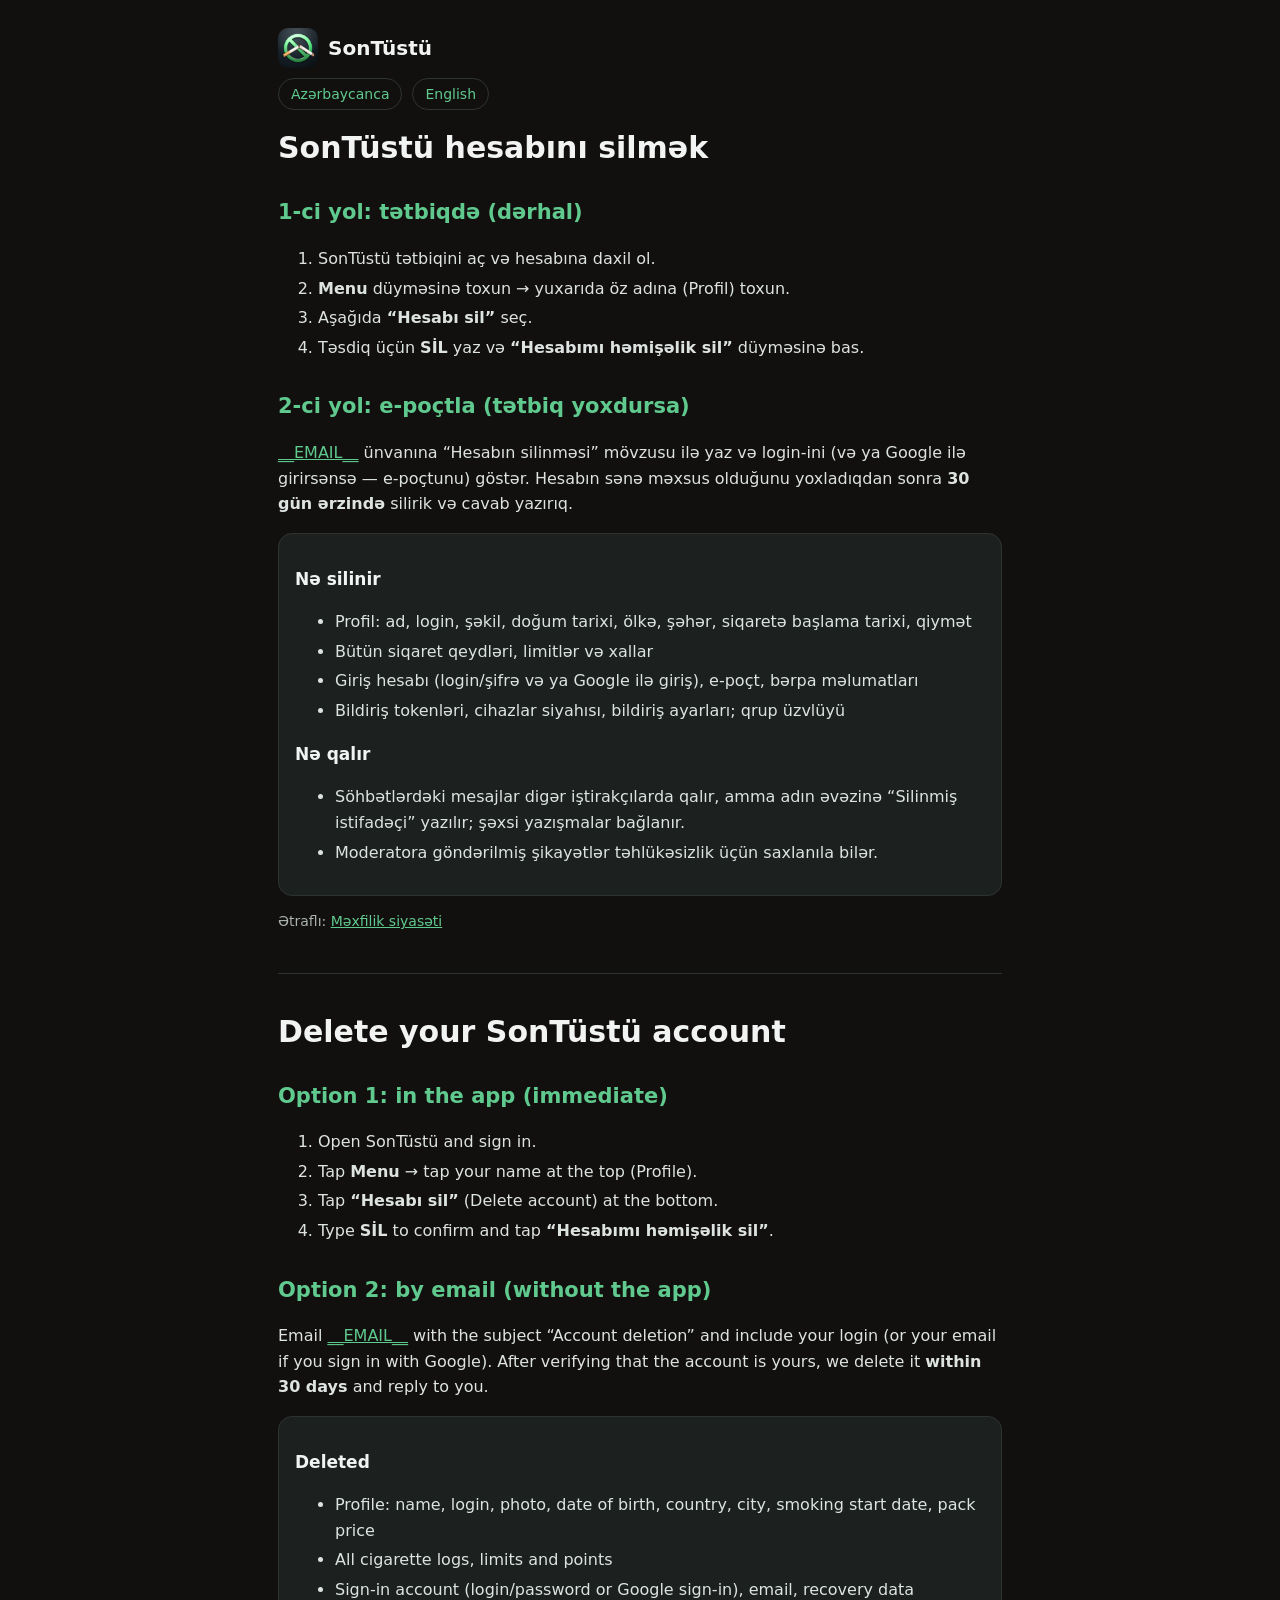
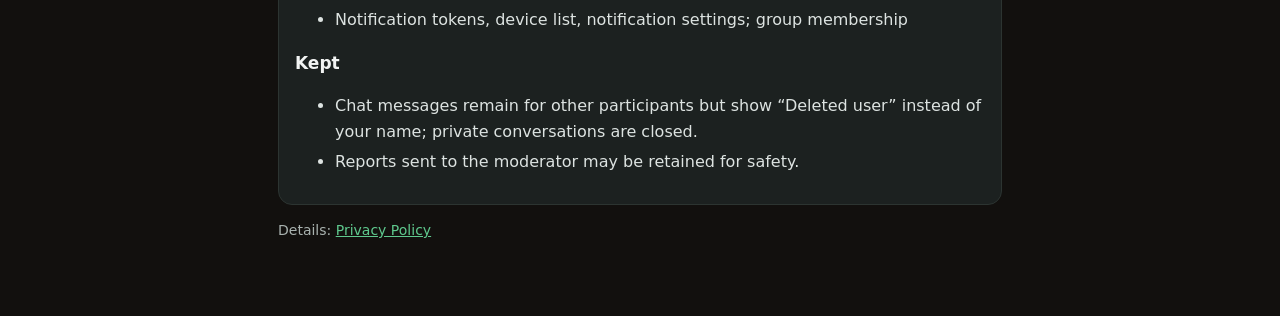
==== delete.html @ 15ef84f9 "Məxfilik siyasəti və hesabın silinməsi səhifələri" ====
<!doctype html><html lang="az"><head><meta charset="utf-8"><meta name="viewport" content="width=device-width,initial-scale=1">
<title>SonTüstü — Hesabın silinməsi / Account deletion</title><link rel="stylesheet" href="style.css"></head><body><main>
<div class="brand"><img src="icon.png" alt="">SonTüstü</div>
<div class="lang"><a href="#az">Azərbaycanca</a><a href="#en">English</a></div>

<section id="az">
<h1>SonTüstü hesabını silmək</h1>
<h2>1-ci yol: tətbiqdə (dərhal)</h2>
<ol>
<li>SonTüstü tətbiqini aç və hesabına daxil ol.</li>
<li><b>Menu</b> düyməsinə toxun → yuxarıda öz adına (Profil) toxun.</li>
<li>Aşağıda <b>“Hesabı sil”</b> seç.</li>
<li>Təsdiq üçün <b>SİL</b> yaz və <b>“Hesabımı həmişəlik sil”</b> düyməsinə bas.</li>
</ol>
<h2>2-ci yol: e-poçtla (tətbiq yoxdursa)</h2>
<p><a href="mailto:__EMAIL__?subject=SonTustu%20hesabin%20silinmesi">__EMAIL__</a> ünvanına “Hesabın silinməsi” mövzusu ilə yaz və login-ini (və ya Google ilə girirsənsə — e-poçtunu) göstər. Hesabın sənə məxsus olduğunu yoxladıqdan sonra <b>30 gün ərzində</b> silirik və cavab yazırıq.</p>
<div class="card">
<h3>Nə silinir</h3>
<ul><li>Profil: ad, login, şəkil, doğum tarixi, ölkə, şəhər, siqaretə başlama tarixi, qiymət</li>
<li>Bütün siqaret qeydləri, limitlər və xallar</li>
<li>Giriş hesabı (login/şifrə və ya Google ilə giriş), e-poçt, bərpa məlumatları</li>
<li>Bildiriş tokenləri, cihazlar siyahısı, bildiriş ayarları; qrup üzvlüyü</li></ul>
<h3>Nə qalır</h3>
<ul><li>Söhbətlərdəki mesajlar digər iştirakçılarda qalır, amma adın əvəzinə “Silinmiş istifadəçi” yazılır; şəxsi yazışmalar bağlanır.</li>
<li>Moderatora göndərilmiş şikayətlər təhlükəsizlik üçün saxlanıla bilər.</li></ul>
</div>
<p class="muted">Ətraflı: <a href="privacy.html">Məxfilik siyasəti</a></p>
</section>

<hr>

<section id="en">
<h1>Delete your SonTüstü account</h1>
<h2>Option 1: in the app (immediate)</h2>
<ol>
<li>Open SonTüstü and sign in.</li>
<li>Tap <b>Menu</b> → tap your name at the top (Profile).</li>
<li>Tap <b>“Hesabı sil”</b> (Delete account) at the bottom.</li>
<li>Type <b>SİL</b> to confirm and tap <b>“Hesabımı həmişəlik sil”</b>.</li>
</ol>
<h2>Option 2: by email (without the app)</h2>
<p>Email <a href="mailto:__EMAIL__?subject=SonTustu%20account%20deletion">__EMAIL__</a> with the subject “Account deletion” and include your login (or your email if you sign in with Google). After verifying that the account is yours, we delete it <b>within 30 days</b> and reply to you.</p>
<div class="card">
<h3>Deleted</h3>
<ul><li>Profile: name, login, photo, date of birth, country, city, smoking start date, pack price</li>
<li>All cigarette logs, limits and points</li>
<li>Sign-in account (login/password or Google sign-in), email, recovery data</li>
<li>Notification tokens, device list, notification settings; group membership</li></ul>
<h3>Kept</h3>
<ul><li>Chat messages remain for other participants but show “Deleted user” instead of your name; private conversations are closed.</li>
<li>Reports sent to the moderator may be retained for safety.</li></ul>
</div>
<p class="muted">Details: <a href="privacy.html#en">Privacy Policy</a></p>
</section>
</main></body></html>
---- style.css ----
:root{--bg:#12100E;--card:#1C2120;--ink:#F2F4F3;--muted:#A9B2AF;--green:#5FC98E;--line:#2C3431}
*{box-sizing:border-box}
body{margin:0;background:var(--bg);color:var(--ink);font:16px/1.6 system-ui,-apple-system,"Segoe UI",Roboto,Arial,sans-serif}
main{max-width:760px;margin:0 auto;padding:28px 18px 60px}
h1{font-size:30px;line-height:1.2;margin:8px 0 4px}
h2{font-size:21px;margin:30px 0 8px;color:var(--green)}
h3{font-size:17px;margin:18px 0 6px}
p,li{color:#DDE3E1}
.muted{color:var(--muted);font-size:14px}
a{color:var(--green)}
.card{background:var(--card);border:1px solid var(--line);border-radius:14px;padding:14px 16px;margin:14px 0}
.lang{display:flex;gap:10px;margin:10px 0 20px}
.lang a{border:1px solid var(--line);border-radius:999px;padding:4px 12px;text-decoration:none;font-size:14px}
.brand{display:flex;align-items:center;gap:10px;font-weight:700;font-size:20px}
.brand img{width:40px;height:40px;border-radius:10px}
hr{border:0;border-top:1px solid var(--line);margin:40px 0}
ol li,ul li{margin:4px 0}
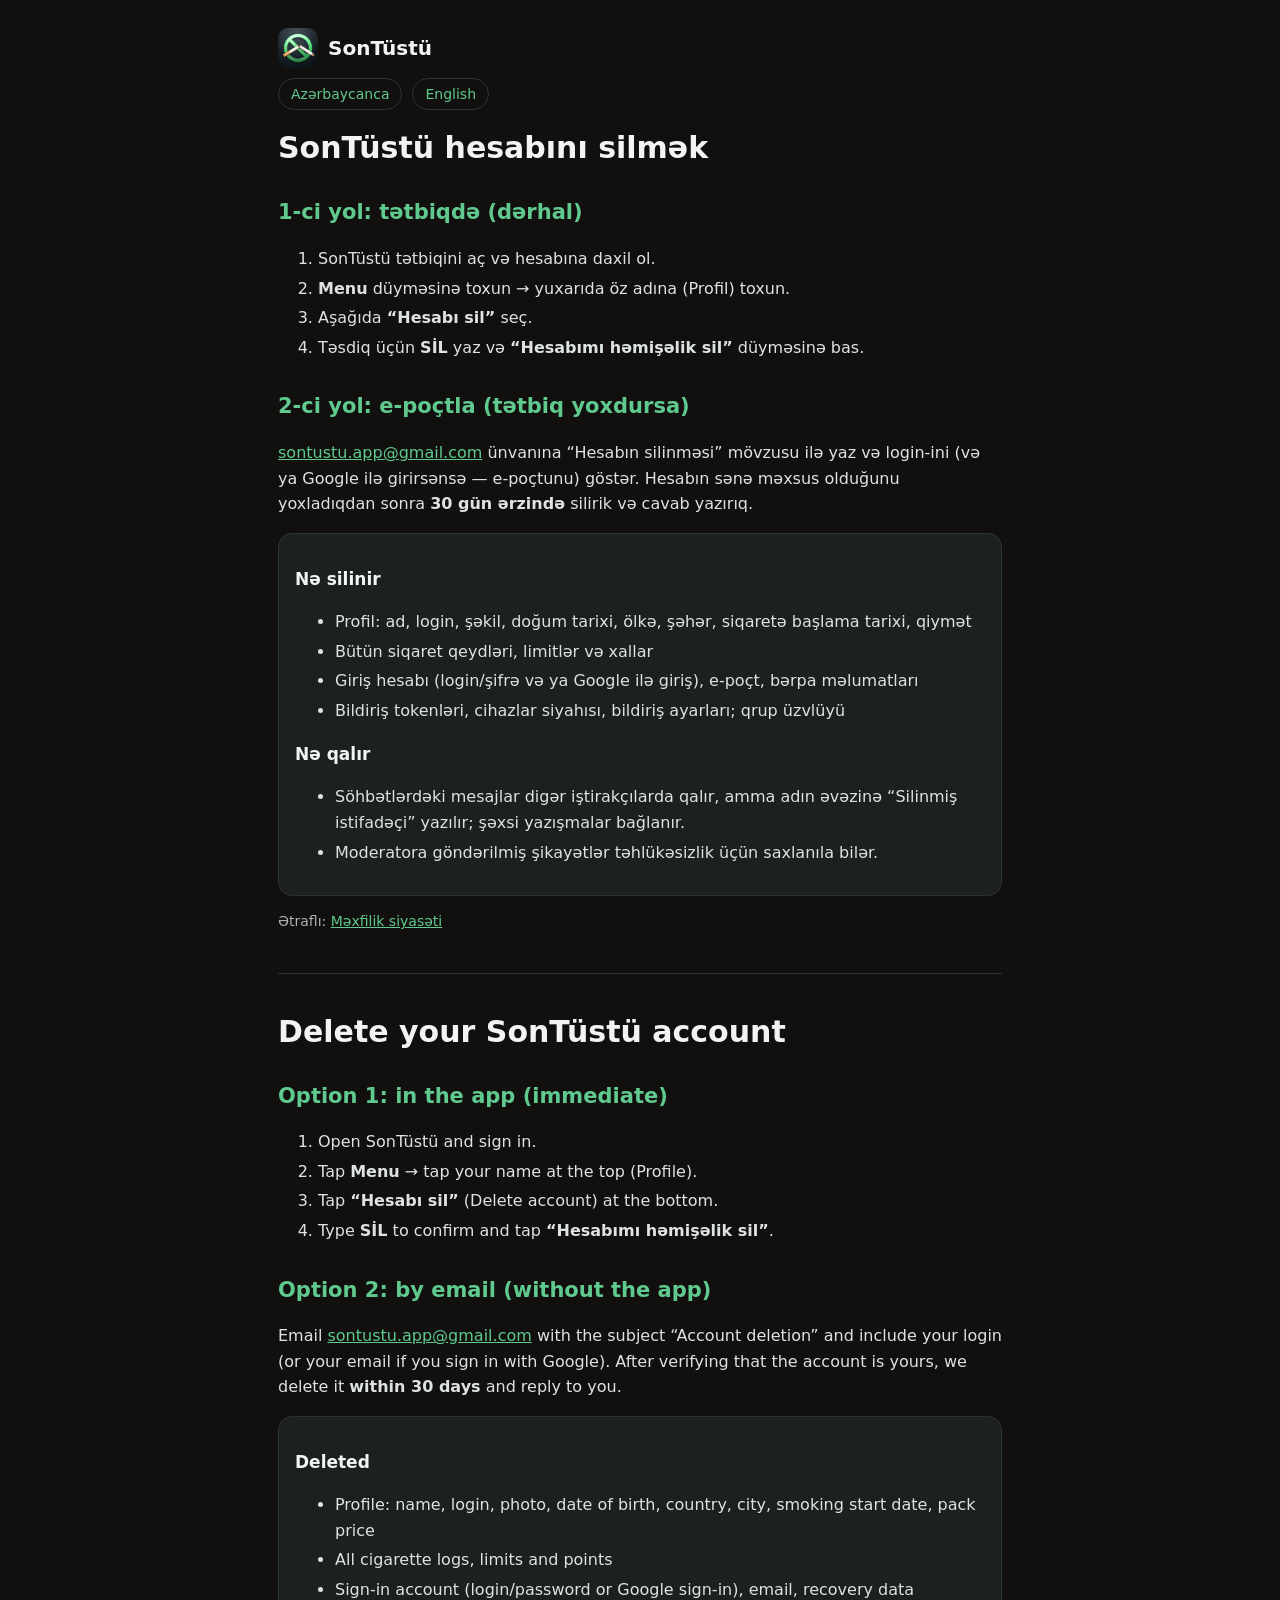
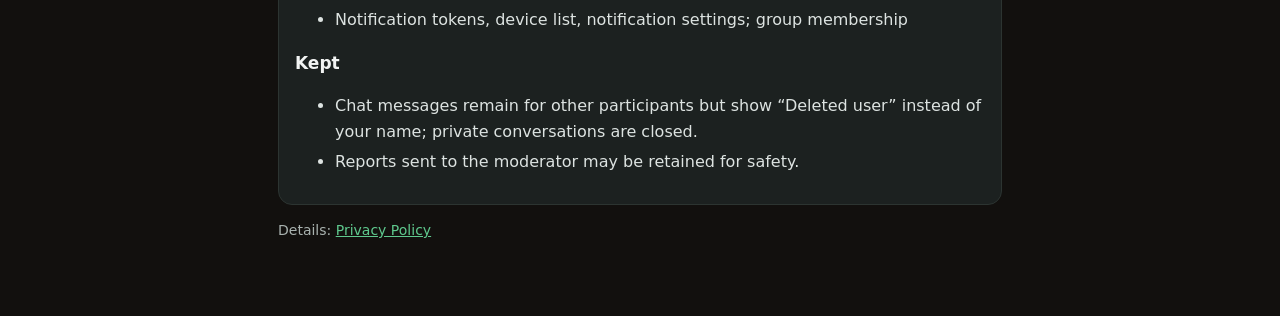
==== commit 35cff218: "Əlaqə e-poçtu: sontustu.app@gmail.com" ====
--- a/delete.html
+++ b/delete.html
@@ -13,7 +13,7 @@
 <li>Təsdiq üçün <b>SİL</b> yaz və <b>“Hesabımı həmişəlik sil”</b> düyməsinə bas.</li>
 </ol>
 <h2>2-ci yol: e-poçtla (tətbiq yoxdursa)</h2>
-<p><a href="mailto:__EMAIL__?subject=SonTustu%20hesabin%20silinmesi">__EMAIL__</a> ünvanına “Hesabın silinməsi” mövzusu ilə yaz və login-ini (və ya Google ilə girirsənsə — e-poçtunu) göstər. Hesabın sənə məxsus olduğunu yoxladıqdan sonra <b>30 gün ərzində</b> silirik və cavab yazırıq.</p>
+<p><a href="mailto:sontustu.app@gmail.com?subject=SonTustu%20hesabin%20silinmesi">sontustu.app@gmail.com</a> ünvanına “Hesabın silinməsi” mövzusu ilə yaz və login-ini (və ya Google ilə girirsənsə — e-poçtunu) göstər. Hesabın sənə məxsus olduğunu yoxladıqdan sonra <b>30 gün ərzində</b> silirik və cavab yazırıq.</p>
 <div class="card">
 <h3>Nə silinir</h3>
 <ul><li>Profil: ad, login, şəkil, doğum tarixi, ölkə, şəhər, siqaretə başlama tarixi, qiymət</li>
@@ -39,7 +39,7 @@
 <li>Type <b>SİL</b> to confirm and tap <b>“Hesabımı həmişəlik sil”</b>.</li>
 </ol>
 <h2>Option 2: by email (without the app)</h2>
-<p>Email <a href="mailto:__EMAIL__?subject=SonTustu%20account%20deletion">__EMAIL__</a> with the subject “Account deletion” and include your login (or your email if you sign in with Google). After verifying that the account is yours, we delete it <b>within 30 days</b> and reply to you.</p>
+<p>Email <a href="mailto:sontustu.app@gmail.com?subject=SonTustu%20account%20deletion">sontustu.app@gmail.com</a> with the subject “Account deletion” and include your login (or your email if you sign in with Google). After verifying that the account is yours, we delete it <b>within 30 days</b> and reply to you.</p>
 <div class="card">
 <h3>Deleted</h3>
 <ul><li>Profile: name, login, photo, date of birth, country, city, smoking start date, pack price</li>
